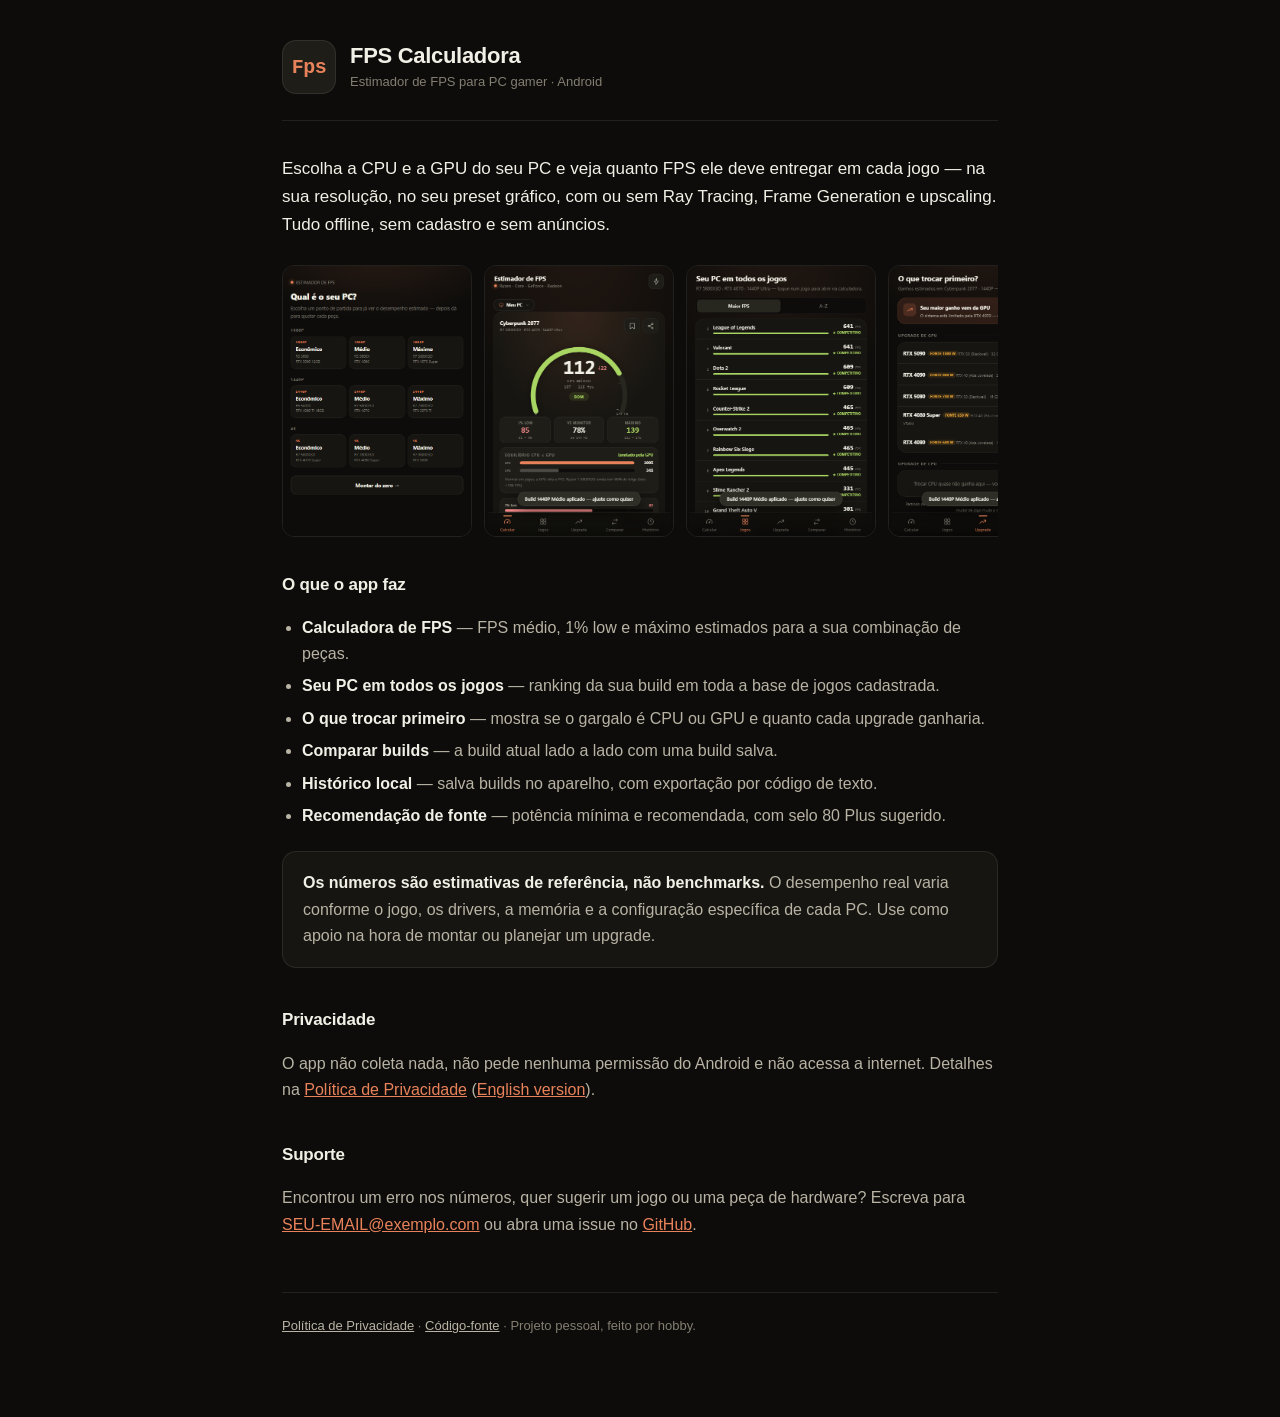
==== docs/index.html @ ceab6412 "Publica política de privacidade e página pública do app A Play exige uma URL de política de privacid" ====
<!DOCTYPE html>
<html lang="pt-BR">
<head>
<meta charset="UTF-8" />
<meta name="viewport" content="width=device-width, initial-scale=1.0" />
<title>FPS Calculadora — estimador de FPS para PC gamer</title>
<meta name="description" content="App Android offline que estima o FPS do seu PC gamer a partir da CPU e da GPU, em dezenas de jogos." />
<meta name="theme-color" content="#0d0c0a" />
<link rel="stylesheet" href="assets/site.css" />
</head>
<body>
<div class="wrap">

  <header class="top">
    <div class="mark">Fps</div>
    <div>
      <h1>FPS Calculadora</h1>
      <p>Estimador de FPS para PC gamer · Android</p>
    </div>
  </header>

  <p class="lead">Escolha a CPU e a GPU do seu PC e veja quanto FPS ele deve entregar em cada jogo — na sua resolução, no seu preset gráfico, com ou sem Ray Tracing, Frame Generation e upscaling. Tudo offline, sem cadastro e sem anúncios.</p>

  <div class="shots">
    <img src="screenshots/onboarding.png" alt="Tela de boas-vindas com presets de PC" />
    <img src="screenshots/calculadora.png" alt="Calculadora de FPS" />
    <img src="screenshots/jogos.png" alt="Lista de jogos com FPS estimado" />
    <img src="screenshots/upgrade.png" alt="Sugestão de upgrade de peça" />
  </div>

  <h2>O que o app faz</h2>
  <ul>
    <li><strong>Calculadora de FPS</strong> — FPS médio, 1% low e máximo estimados para a sua combinação de peças.</li>
    <li><strong>Seu PC em todos os jogos</strong> — ranking da sua build em toda a base de jogos cadastrada.</li>
    <li><strong>O que trocar primeiro</strong> — mostra se o gargalo é CPU ou GPU e quanto cada upgrade ganharia.</li>
    <li><strong>Comparar builds</strong> — a build atual lado a lado com uma build salva.</li>
    <li><strong>Histórico local</strong> — salva builds no aparelho, com exportação por código de texto.</li>
    <li><strong>Recomendação de fonte</strong> — potência mínima e recomendada, com selo 80 Plus sugerido.</li>
  </ul>

  <div class="card">
    <p><strong>Os números são estimativas de referência, não benchmarks.</strong> O desempenho real varia conforme o jogo, os drivers, a memória e a configuração específica de cada PC. Use como apoio na hora de montar ou planejar um upgrade.</p>
  </div>

  <h2>Privacidade</h2>
  <p>O app não coleta nada, não pede nenhuma permissão do Android e não acessa a internet. Detalhes na <a href="privacidade.html">Política de Privacidade</a> (<a href="privacy.html">English version</a>).</p>

  <h2>Suporte</h2>
  <p>Encontrou um erro nos números, quer sugerir um jogo ou uma peça de hardware? Escreva para <a href="mailto:SEU-EMAIL@exemplo.com">SEU-EMAIL@exemplo.com</a> ou abra uma issue no <a href="https://github.com/Yuumi-32/FpsCalculadora/issues">GitHub</a>.</p>

  <footer>
    <a href="privacidade.html">Política de Privacidade</a> ·
    <a href="https://github.com/Yuumi-32/FpsCalculadora">Código-fonte</a> ·
    Projeto pessoal, feito por hobby.
  </footer>

</div>
</body>
</html>
---- docs/assets/site.css ----
/* Site público do FPS Calculadora (GitHub Pages).
   Paleta espelha a do app (assets/www/index.html). */
:root {
  --bg0: #0d0c0a;
  --bg1: #161511;
  --bg2: #1e1d18;
  --line: rgba(244, 240, 228, 0.09);
  --tx1: #f2f0e6;
  --tx2: #b8b3a4;
  --tx3: #837e71;
  --acc: #e8825a;
  --acc-deep: #c26033;
  --mono: 'Roboto Mono', 'SF Mono', ui-monospace, Menlo, monospace;
  --sans: -apple-system, BlinkMacSystemFont, 'Segoe UI', Roboto, Arial, sans-serif;
}

* { box-sizing: border-box; }

body {
  margin: 0;
  background: var(--bg0);
  color: var(--tx1);
  font-family: var(--sans);
  font-size: 16px;
  line-height: 1.65;
  -webkit-text-size-adjust: 100%;
}

.wrap {
  max-width: 760px;
  margin: 0 auto;
  padding: 40px 22px 80px;
}

header.top {
  display: flex;
  align-items: center;
  gap: 14px;
  padding-bottom: 26px;
  border-bottom: 1px solid var(--line);
  margin-bottom: 34px;
}

header.top .mark {
  width: 54px;
  height: 54px;
  flex: none;
  border-radius: 14px;
  background: var(--bg2);
  border: 1px solid var(--line);
  display: grid;
  place-items: center;
  font-family: var(--mono);
  font-weight: 700;
  font-size: 20px;
  color: var(--acc);
  letter-spacing: -0.5px;
}

header.top h1 {
  margin: 0;
  font-size: 22px;
  line-height: 1.25;
  letter-spacing: -0.3px;
}

header.top p {
  margin: 2px 0 0;
  color: var(--tx3);
  font-size: 13px;
}

h2 {
  margin: 38px 0 10px;
  font-size: 17px;
  letter-spacing: -0.2px;
}

h2:first-of-type { margin-top: 0; }

p, li { color: var(--tx2); }

a { color: var(--acc); }
a:hover { color: var(--acc-deep); }

ul { padding-left: 20px; }
li { margin: 6px 0; }

strong { color: var(--tx1); font-weight: 600; }

.lead {
  font-size: 17px;
  color: var(--tx1);
}

.card {
  background: var(--bg1);
  border: 1px solid var(--line);
  border-radius: 14px;
  padding: 18px 20px;
  margin: 22px 0;
}

.card p:last-child { margin-bottom: 0; }
.card p:first-child { margin-top: 0; }

.stamp {
  font-family: var(--mono);
  font-size: 12px;
  color: var(--tx3);
  text-transform: uppercase;
  letter-spacing: 1px;
}

code {
  font-family: var(--mono);
  font-size: 0.9em;
  background: var(--bg2);
  border: 1px solid var(--line);
  border-radius: 6px;
  padding: 1px 6px;
}

footer {
  margin-top: 54px;
  padding-top: 22px;
  border-top: 1px solid var(--line);
  color: var(--tx3);
  font-size: 13px;
}

footer a { color: var(--tx2); }

.shots {
  display: flex;
  gap: 12px;
  overflow-x: auto;
  padding-bottom: 8px;
  margin: 26px 0;
}

.shots img {
  width: 190px;
  flex: none;
  border-radius: 12px;
  border: 1px solid var(--line);
}

.langs {
  font-size: 13px;
  color: var(--tx3);
  margin-top: -18px;
  margin-bottom: 28px;
}
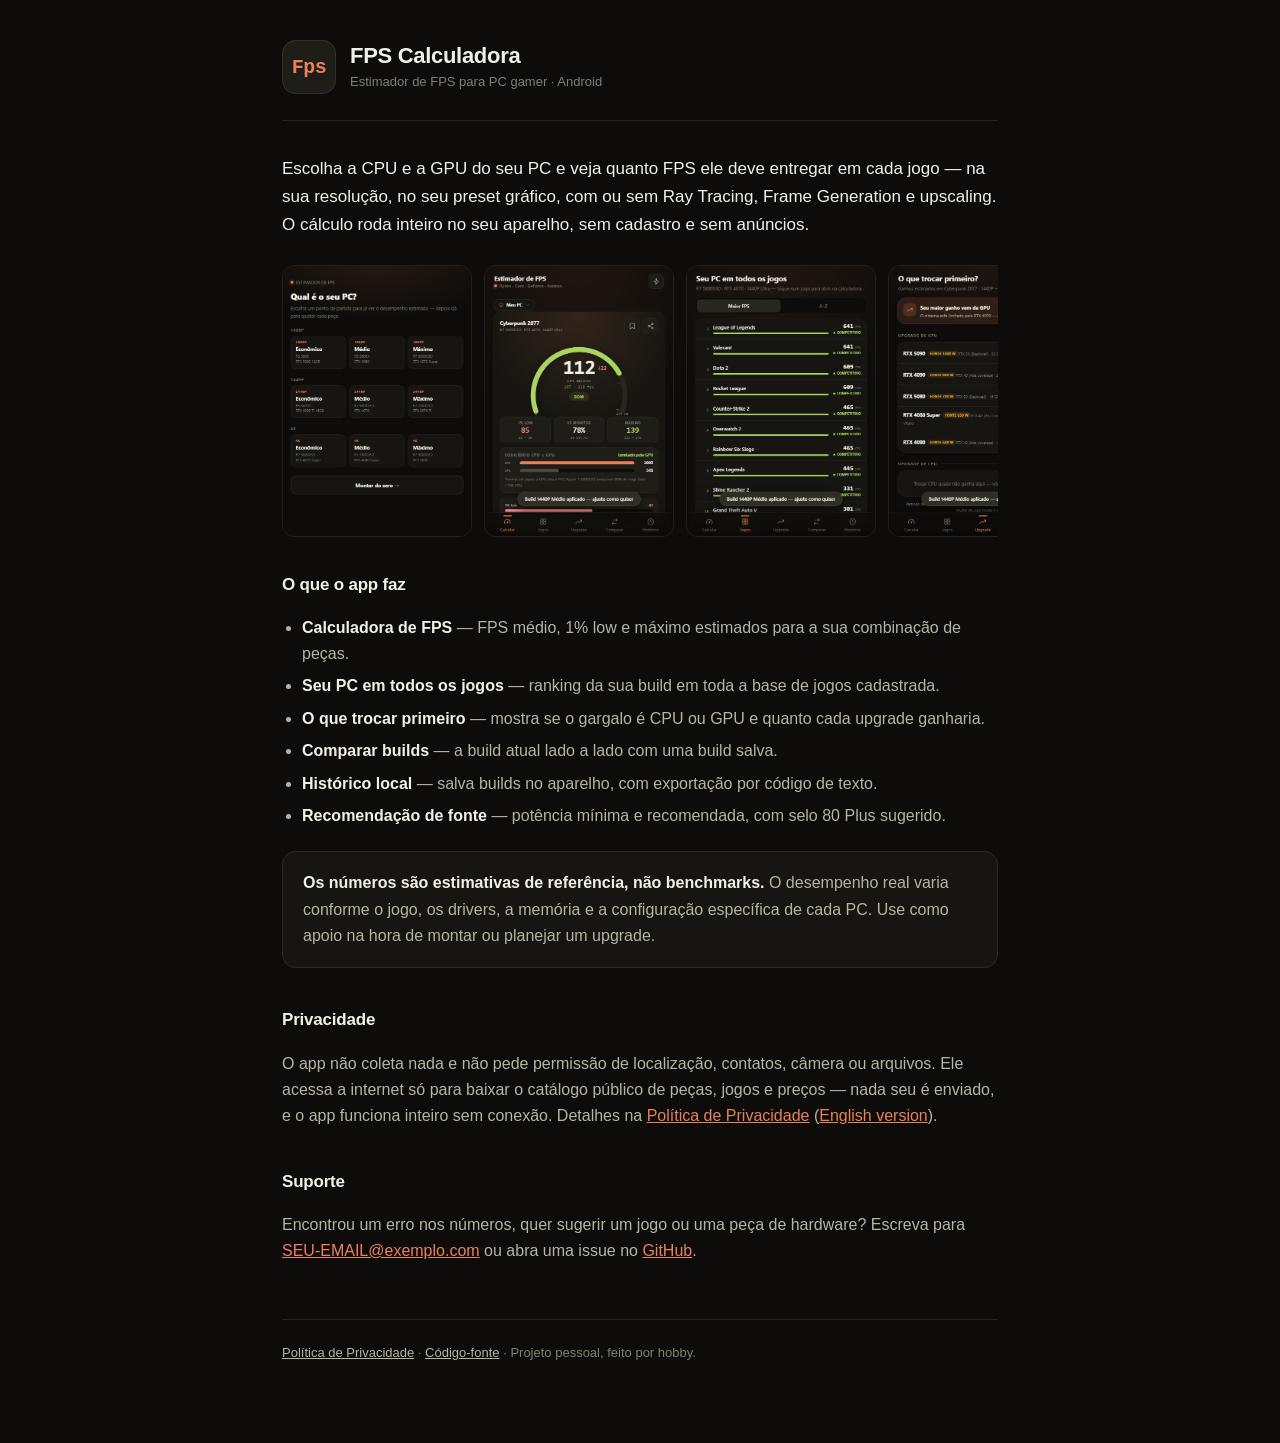
==== commit 788c46ac: "Alinha a landing page e o README com o acesso à rede Os dois vendiam o app como "offline" e "sem pre" ====
--- a/docs/index.html
+++ b/docs/index.html
@@ -4,7 +4,7 @@
 <meta charset="UTF-8" />
 <meta name="viewport" content="width=device-width, initial-scale=1.0" />
 <title>FPS Calculadora — estimador de FPS para PC gamer</title>
-<meta name="description" content="App Android offline que estima o FPS do seu PC gamer a partir da CPU e da GPU, em dezenas de jogos." />
+<meta name="description" content="App Android que estima o FPS do seu PC gamer a partir da CPU e da GPU, em dezenas de jogos. O cálculo roda no aparelho, sem cadastro e sem anúncios." />
 <meta name="theme-color" content="#0d0c0a" />
 <link rel="stylesheet" href="assets/site.css" />
 </head>
@@ -19,7 +19,7 @@
     </div>
   </header>
 
-  <p class="lead">Escolha a CPU e a GPU do seu PC e veja quanto FPS ele deve entregar em cada jogo — na sua resolução, no seu preset gráfico, com ou sem Ray Tracing, Frame Generation e upscaling. Tudo offline, sem cadastro e sem anúncios.</p>
+  <p class="lead">Escolha a CPU e a GPU do seu PC e veja quanto FPS ele deve entregar em cada jogo — na sua resolução, no seu preset gráfico, com ou sem Ray Tracing, Frame Generation e upscaling. O cálculo roda inteiro no seu aparelho, sem cadastro e sem anúncios.</p>
 
   <div class="shots">
     <img src="screenshots/onboarding.png" alt="Tela de boas-vindas com presets de PC" />
@@ -43,7 +43,7 @@
   </div>
 
   <h2>Privacidade</h2>
-  <p>O app não coleta nada, não pede nenhuma permissão do Android e não acessa a internet. Detalhes na <a href="privacidade.html">Política de Privacidade</a> (<a href="privacy.html">English version</a>).</p>
+  <p>O app não coleta nada e não pede permissão de localização, contatos, câmera ou arquivos. Ele acessa a internet só para baixar o catálogo público de peças, jogos e preços — nada seu é enviado, e o app funciona inteiro sem conexão. Detalhes na <a href="privacidade.html">Política de Privacidade</a> (<a href="privacy.html">English version</a>).</p>
 
   <h2>Suporte</h2>
   <p>Encontrou um erro nos números, quer sugerir um jogo ou uma peça de hardware? Escreva para <a href="mailto:SEU-EMAIL@exemplo.com">SEU-EMAIL@exemplo.com</a> ou abra uma issue no <a href="https://github.com/Yuumi-32/FpsCalculadora/issues">GitHub</a>.</p>
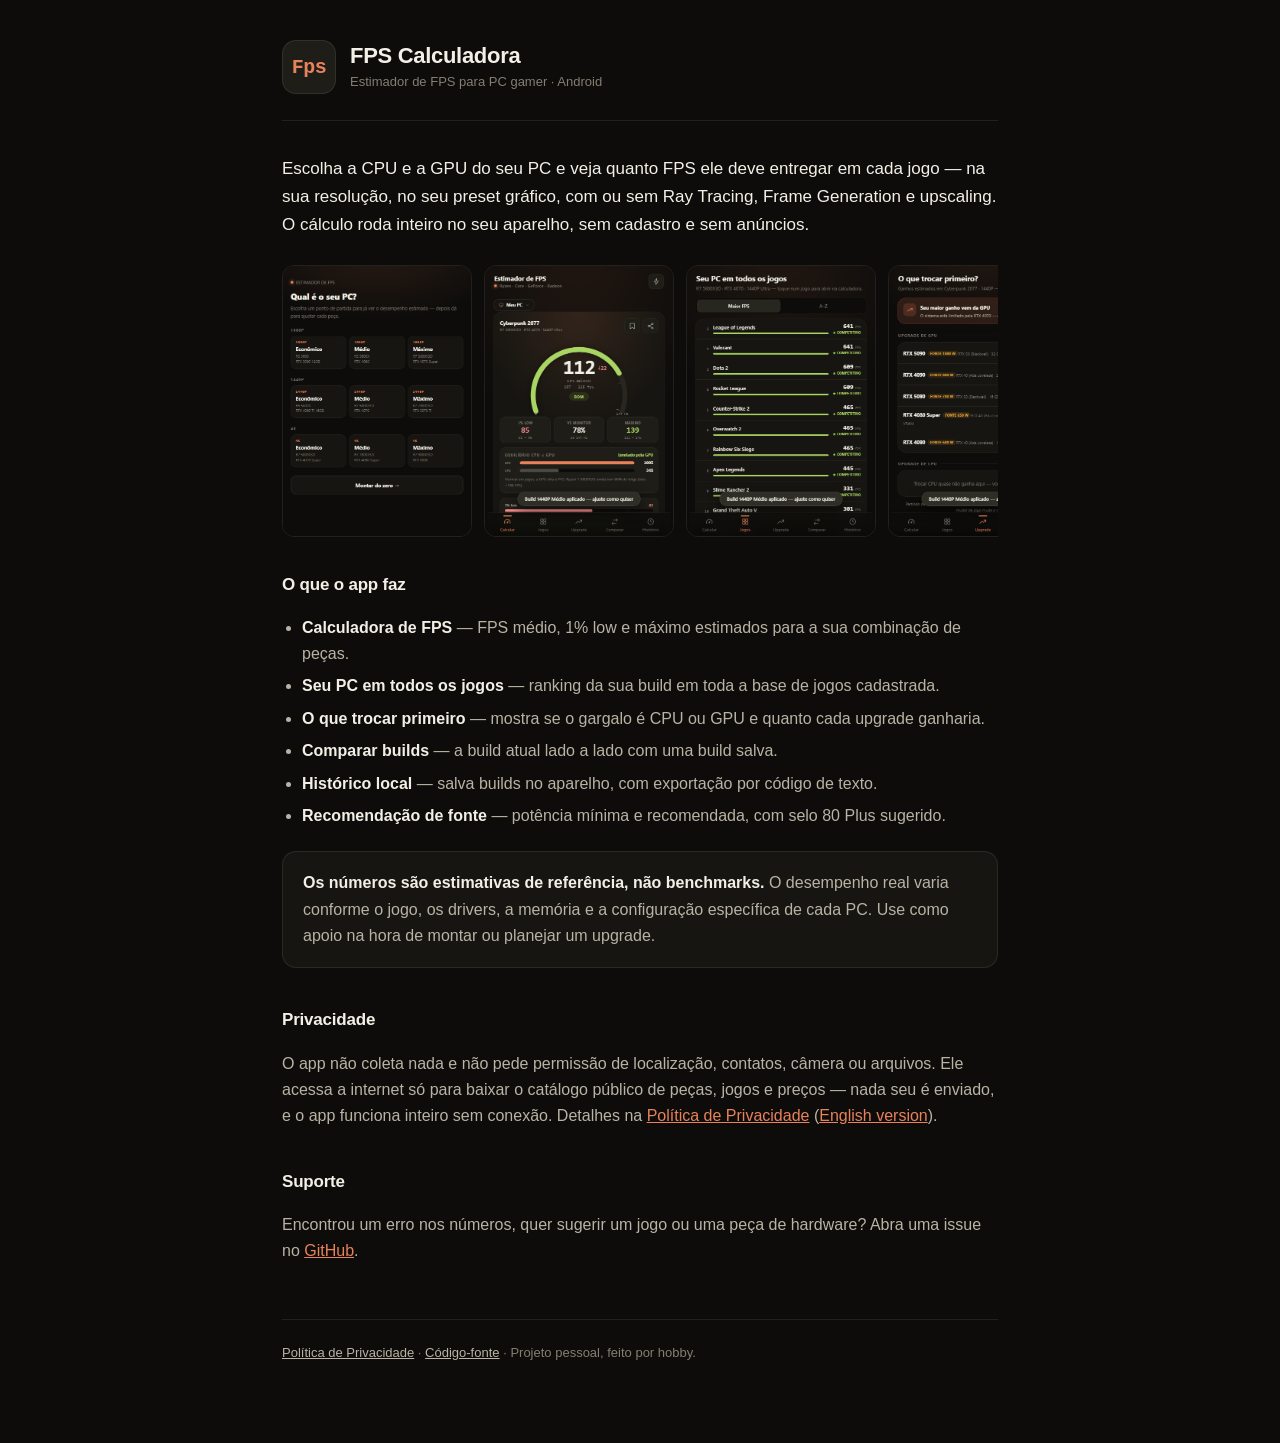
==== commit 06c544ae: "Troca o e-mail de contato pelas issues do GitHub As páginas publicadas ainda traziam SEU-EMAIL@exemp" ====
--- a/docs/index.html
+++ b/docs/index.html
@@ -46,7 +46,7 @@
   <p>O app não coleta nada e não pede permissão de localização, contatos, câmera ou arquivos. Ele acessa a internet só para baixar o catálogo público de peças, jogos e preços — nada seu é enviado, e o app funciona inteiro sem conexão. Detalhes na <a href="privacidade.html">Política de Privacidade</a> (<a href="privacy.html">English version</a>).</p>
 
   <h2>Suporte</h2>
-  <p>Encontrou um erro nos números, quer sugerir um jogo ou uma peça de hardware? Escreva para <a href="mailto:SEU-EMAIL@exemplo.com">SEU-EMAIL@exemplo.com</a> ou abra uma issue no <a href="https://github.com/Yuumi-32/FpsCalculadora/issues">GitHub</a>.</p>
+  <p>Encontrou um erro nos números, quer sugerir um jogo ou uma peça de hardware? Abra uma issue no <a href="https://github.com/Yuumi-32/FpsCalculadora/issues">GitHub</a>.</p>
 
   <footer>
     <a href="privacidade.html">Política de Privacidade</a> ·
